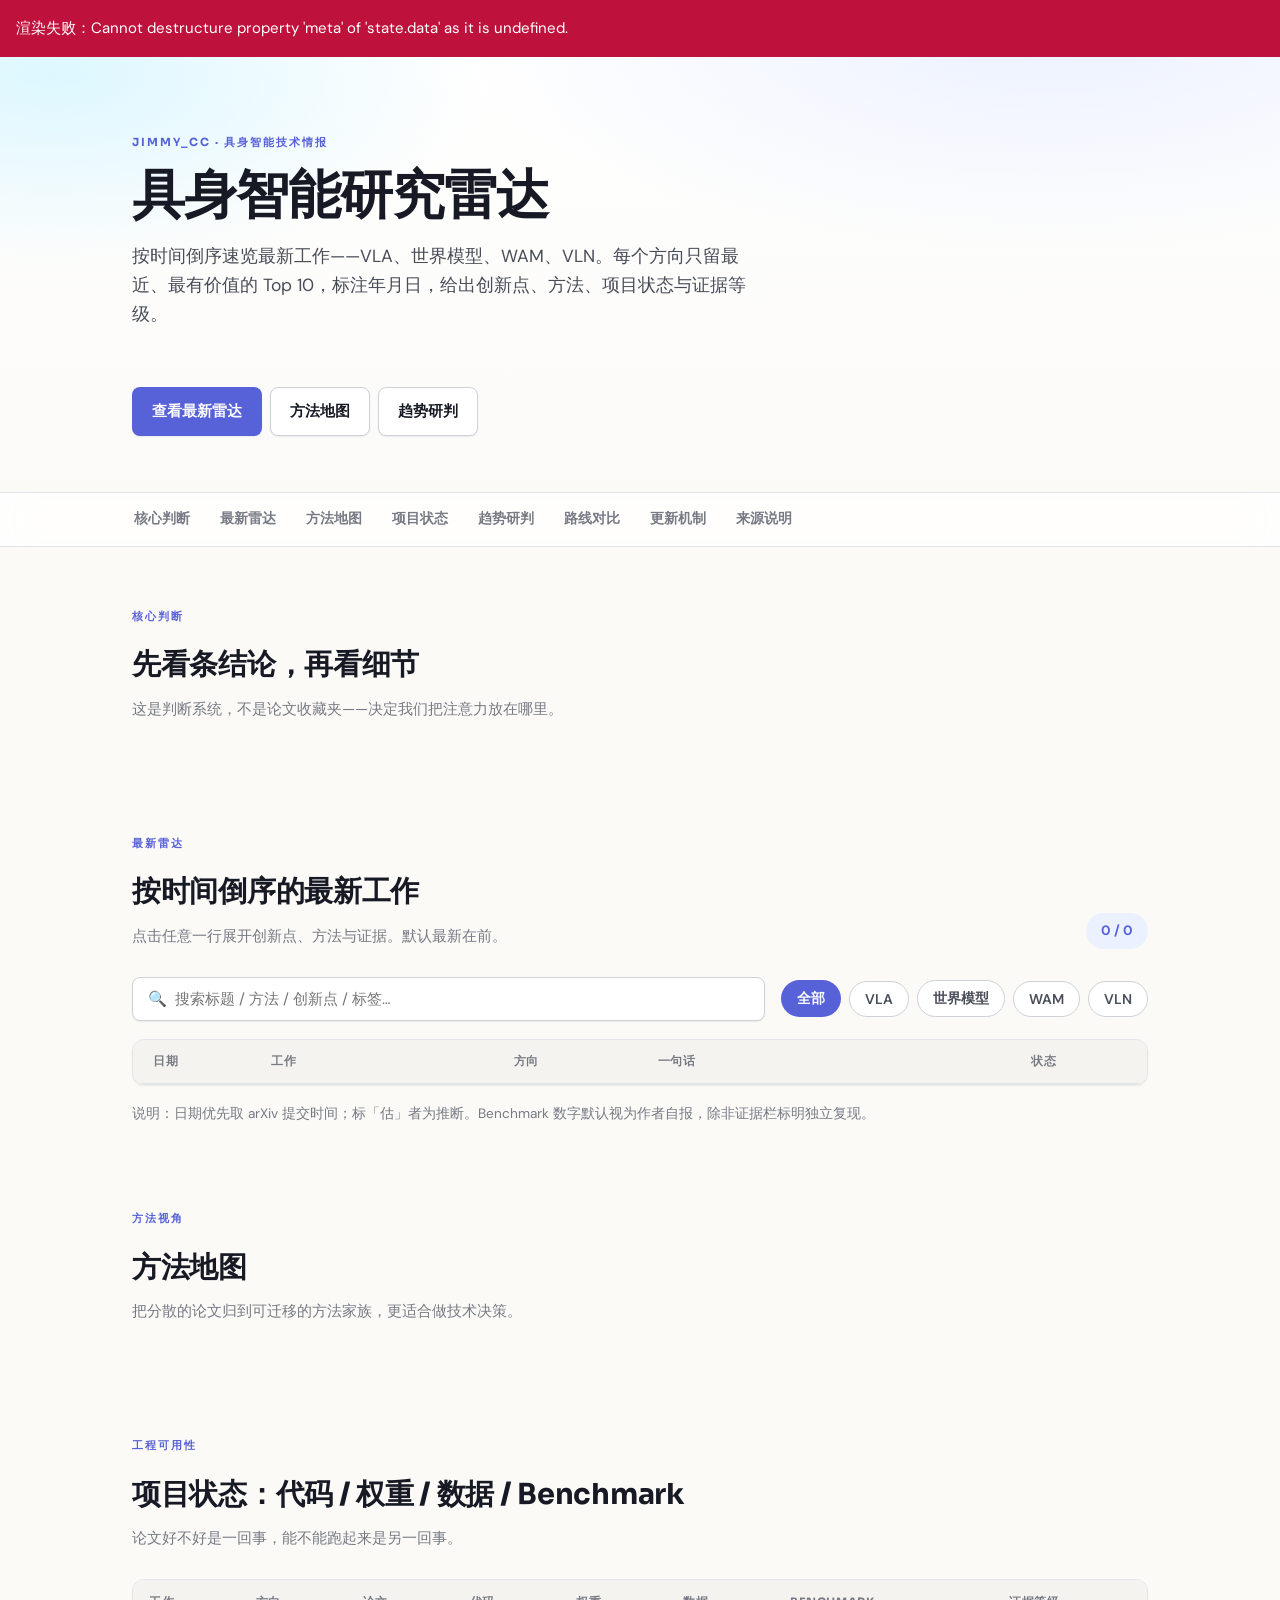
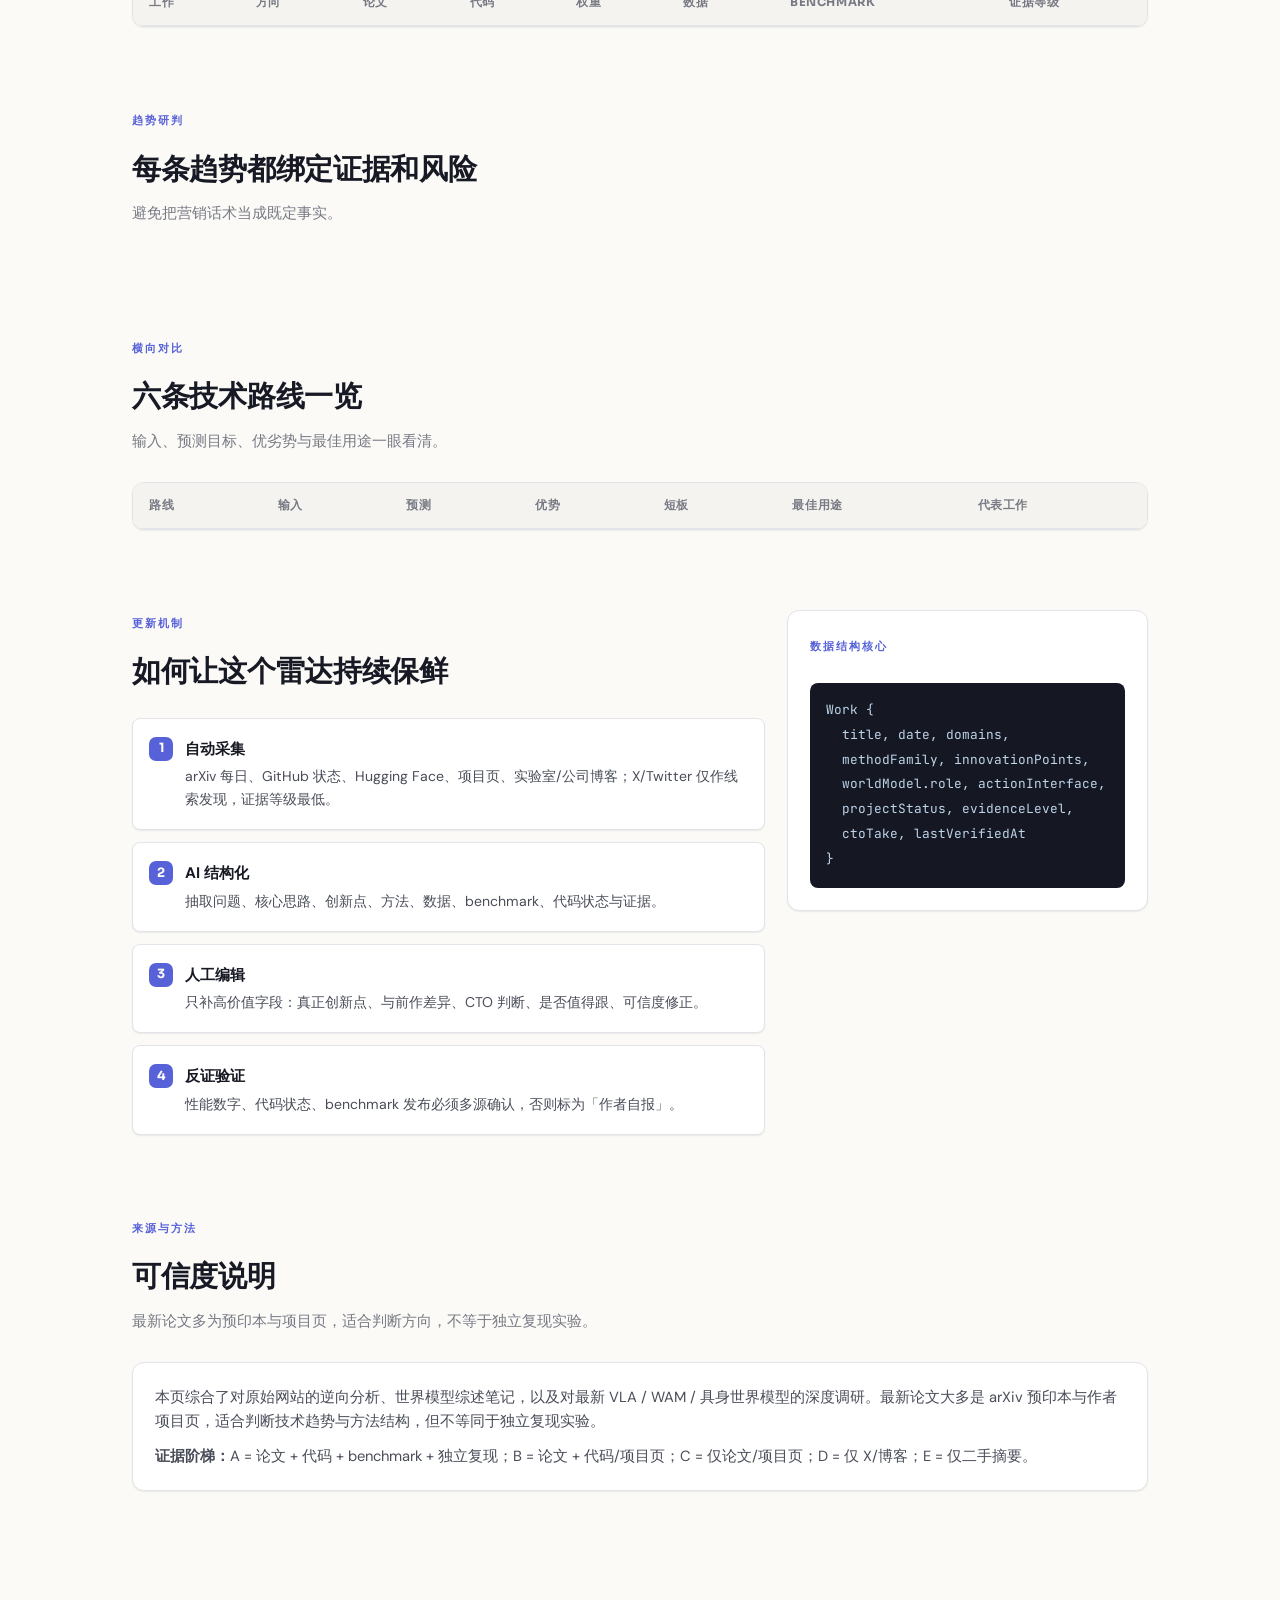
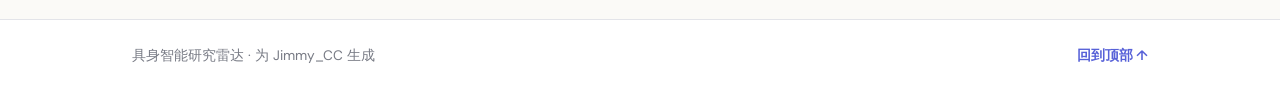
==== index.src.html @ 8cda1603 "deploy 2026-06-30 19:39" ====
<!DOCTYPE html>
<html lang="zh-CN">
<head>
  <meta charset="UTF-8" />
  <meta name="viewport" content="width=device-width, initial-scale=1.0" />
  <title>具身智能研究雷达 · VLA / 世界模型 / WAM / VLN</title>
  <meta name="description" content="按时间倒序速览最新 VLA、世界模型、World Action Model、VLN 工作：创新点、方法、项目状态、证据等级与趋势研判。" />
  <link rel="preconnect" href="https://fonts.googleapis.com" />
  <link rel="preconnect" href="https://fonts.gstatic.com" crossorigin />
  <link href="https://fonts.googleapis.com/css2?family=Sora:wght@500;600;700;800&family=DM+Sans:opsz,wght@9..40,400;9..40,500;9..40,600;9..40,700&family=JetBrains+Mono:wght@400;600&display=swap" rel="stylesheet" />
  <link rel="stylesheet" href="styles.css" />
</head>
<body>
  <header class="hero" id="top">
    <div class="hero-inner">
      <div class="eyebrow">JIMMY_CC · 具身智能技术情报</div>
      <h1>具身智能研究雷达</h1>
      <p class="hero-subtitle">按时间倒序速览最新工作——VLA、世界模型、WAM、VLN。每个方向只留最近、最有价值的 Top 10，标注年月日，给出创新点、方法、项目状态与证据等级。</p>
      <div class="hero-meta" id="hero-meta"></div>
      <div class="hero-actions">
        <a class="button primary" href="#radar">查看最新雷达</a>
        <a class="button" href="#methods">方法地图</a>
        <a class="button" href="#trends">趋势研判</a>
      </div>
    </div>
  </header>

  <nav class="top-nav" aria-label="页面导航">
    <div class="top-nav-inner">
      <a href="#brief">核心判断</a>
      <a href="#radar">最新雷达</a>
      <a href="#methods">方法地图</a>
      <a href="#tracker">项目状态</a>
      <a href="#trends">趋势研判</a>
      <a href="#matrix">路线对比</a>
      <a href="#workflow">更新机制</a>
      <a href="#sources">来源说明</a>
    </div>
  </nav>

  <main class="container">
    <section id="brief" class="section">
      <div class="section-heading">
        <p class="section-kicker">核心判断</p>
        <h2>先看<span id="brief-count"></span>条结论，再看细节</h2>
        <p class="section-lead">这是判断系统，不是论文收藏夹——决定我们把注意力放在哪里。</p>
      </div>
      <div class="brief-grid" id="brief-grid"></div>
    </section>

    <section id="radar" class="section">
      <div class="section-heading with-action">
        <div>
          <p class="section-kicker">最新雷达</p>
          <h2>按时间倒序的最新工作</h2>
          <p class="section-lead">点击任意一行展开创新点、方法与证据。默认最新在前。</p>
        </div>
        <div class="count-pill"><span id="visible-count">0</span> / <span id="total-count">0</span></div>
      </div>
      <div class="toolbar">
        <label class="search-box">
          <input id="search-input" type="search" placeholder="🔍  搜索标题 / 方法 / 创新点 / 标签…" />
        </label>
        <div class="filter-group" aria-label="方向筛选">
          <button class="filter-chip active" data-track="All">全部</button>
          <button class="filter-chip" data-track="VLA">VLA</button>
          <button class="filter-chip" data-track="World Model">世界模型</button>
          <button class="filter-chip" data-track="WAM">WAM</button>
          <button class="filter-chip" data-track="VLN">VLN</button>
        </div>
      </div>
      <div class="radar-table" id="radar-table" role="table" aria-label="最新工作列表">
        <div class="radar-head" role="row">
          <span role="columnheader">日期</span>
          <span role="columnheader">工作</span>
          <span role="columnheader">方向</span>
          <span role="columnheader">一句话</span>
          <span role="columnheader">状态</span>
        </div>
        <div id="radar-rows"></div>
      </div>
      <p class="note">说明：日期优先取 arXiv 提交时间；标「估」者为推断。Benchmark 数字默认视为作者自报，除非证据栏标明独立复现。</p>
    </section>

    <section id="methods" class="section">
      <div class="section-heading">
        <p class="section-kicker">方法视角</p>
        <h2>方法地图</h2>
        <p class="section-lead">把分散的论文归到可迁移的方法家族，更适合做技术决策。</p>
      </div>
      <div class="method-grid" id="method-grid"></div>
    </section>

    <section id="tracker" class="section">
      <div class="section-heading">
        <p class="section-kicker">工程可用性</p>
        <h2>项目状态：代码 / 权重 / 数据 / Benchmark</h2>
        <p class="section-lead">论文好不好是一回事，能不能跑起来是另一回事。</p>
      </div>
      <div class="table-wrap">
        <table class="status-table">
          <thead>
            <tr><th>工作</th><th>方向</th><th>论文</th><th>代码</th><th>权重</th><th>数据</th><th>Benchmark</th><th>证据等级</th></tr>
          </thead>
          <tbody id="tracker-body"></tbody>
        </table>
      </div>
    </section>

    <section id="trends" class="section">
      <div class="section-heading">
        <p class="section-kicker">趋势研判</p>
        <h2>每条趋势都绑定证据和风险</h2>
        <p class="section-lead">避免把营销话术当成既定事实。</p>
      </div>
      <div class="trend-grid" id="trend-grid"></div>
    </section>

    <section id="matrix" class="section">
      <div class="section-heading">
        <p class="section-kicker">横向对比</p>
        <h2>六条技术路线一览</h2>
        <p class="section-lead">输入、预测目标、优劣势与最佳用途一眼看清。</p>
      </div>
      <div class="table-wrap">
        <table class="matrix-table">
          <thead>
            <tr><th>路线</th><th>输入</th><th>预测</th><th>优势</th><th>短板</th><th>最佳用途</th><th>代表工作</th></tr>
          </thead>
          <tbody id="matrix-body"></tbody>
        </table>
      </div>
    </section>

    <section id="workflow" class="section split-section">
      <div>
        <div class="section-heading compact">
          <p class="section-kicker">更新机制</p>
          <h2>如何让这个雷达持续保鲜</h2>
        </div>
        <ol class="workflow-list">
          <li><strong>自动采集</strong><span>arXiv 每日、GitHub 状态、Hugging Face、项目页、实验室/公司博客；X/Twitter 仅作线索发现，证据等级最低。</span></li>
          <li><strong>AI 结构化</strong><span>抽取问题、核心思路、创新点、方法、数据、benchmark、代码状态与证据。</span></li>
          <li><strong>人工编辑</strong><span>只补高价值字段：真正创新点、与前作差异、CTO 判断、是否值得跟、可信度修正。</span></li>
          <li><strong>反证验证</strong><span>性能数字、代码状态、benchmark 发布必须多源确认，否则标为「作者自报」。</span></li>
        </ol>
      </div>
      <aside class="schema-card">
        <p class="section-kicker">数据结构核心</p>
        <pre><code>Work {
  title, date, domains,
  methodFamily, innovationPoints,
  worldModel.role, actionInterface,
  projectStatus, evidenceLevel,
  ctoTake, lastVerifiedAt
}</code></pre>
      </aside>
    </section>

    <section id="sources" class="section sources-section">
      <div class="section-heading">
        <p class="section-kicker">来源与方法</p>
        <h2>可信度说明</h2>
        <p class="section-lead">最新论文多为预印本与项目页，适合判断方向，不等于独立复现实验。</p>
      </div>
      <div class="source-copy">
        <p>本页综合了对原始网站的逆向分析、世界模型综述笔记，以及对最新 VLA / WAM / 具身世界模型的深度调研。最新论文大多是 arXiv 预印本与作者项目页，适合判断技术趋势与方法结构，但不等同于独立复现实验。</p>
        <p><strong>证据阶梯：</strong>A = 论文 + 代码 + benchmark + 独立复现；B = 论文 + 代码/项目页；C = 仅论文/项目页；D = 仅 X/博客；E = 仅二手摘要。</p>
      </div>
      <div class="source-grid" id="source-grid"></div>
    </section>
  </main>

  <footer class="footer">
    <span>具身智能研究雷达 · 为 Jimmy_CC 生成</span>
    <a href="#top">回到顶部 ↑</a>
  </footer>

  <script src="app.js"></script>
</body>
</html>
---- styles.css ----
:root {
  /* OKLCH warm-tinted neutrals — never pure gray/black */
  --bg: oklch(0.985 0.004 95);
  --bg-sunk: oklch(0.965 0.006 95);
  --surface: oklch(1 0 0);
  --ink: oklch(0.22 0.02 270);
  --ink-soft: oklch(0.42 0.02 270);
  --muted: oklch(0.58 0.015 270);
  --line: oklch(0.92 0.006 270);
  --line-strong: oklch(0.86 0.01 270);

  --vla: oklch(0.55 0.18 275);
  --vla-soft: oklch(0.96 0.03 275);
  --wm: oklch(0.55 0.12 220);
  --wm-soft: oklch(0.96 0.03 220);
  --wam: oklch(0.55 0.18 320);
  --wam-soft: oklch(0.96 0.03 320);
  --vln: oklch(0.55 0.13 160);
  --vln-soft: oklch(0.96 0.04 160);
  --amber: oklch(0.62 0.13 70);
  --amber-soft: oklch(0.96 0.04 75);
  --red: oklch(0.58 0.18 22);
  --red-soft: oklch(0.96 0.03 22);
  --green: oklch(0.6 0.14 150);
  --green-soft: oklch(0.95 0.04 150);

  --shadow-sm: 0 1px 2px oklch(0.4 0.02 270 / 0.05), 0 1px 1px oklch(0.4 0.02 270 / 0.04);
  --shadow-md: 0 4px 14px oklch(0.4 0.02 270 / 0.07), 0 1px 4px oklch(0.4 0.02 270 / 0.05);
  --shadow-lg: 0 16px 38px oklch(0.4 0.02 270 / 0.12);

  --r-sm: 8px;
  --r: 12px;
  --r-lg: 18px;
  --max: 1080px;

  --ease: cubic-bezier(0.16, 1, 0.3, 1);
  --t-fast: 140ms var(--ease);
  --t: 220ms var(--ease);
}

* { box-sizing: border-box; }
html { scroll-behavior: smooth; }
body {
  margin: 0;
  color: var(--ink);
  background: var(--bg);
  font-family: "DM Sans", ui-sans-serif, system-ui, "PingFang SC", "Hiragino Sans GB", "Microsoft YaHei", sans-serif;
  font-size: 15px;
  line-height: 1.65;
  -webkit-font-smoothing: antialiased;
  text-rendering: optimizeLegibility;
}
a { color: inherit; }
h1, h2, h3, .eyebrow, .section-kicker { font-family: "Sora", "DM Sans", sans-serif; }
.mono, .work-date, code, .radar-date { font-family: "JetBrains Mono", ui-monospace, SFMono-Regular, Menlo, monospace; }

@media (prefers-reduced-motion: reduce) {
  * { animation: none !important; transition: none !important; }
  html { scroll-behavior: auto; }
}

/* ---------- Hero ---------- */
.hero {
  position: relative;
  overflow: hidden;
  background:
    radial-gradient(820px 320px at 82% -8%, var(--vla-soft), transparent 72%),
    radial-gradient(620px 280px at 4% 4%, var(--wm-soft), transparent 70%),
    linear-gradient(180deg, var(--surface), var(--bg));
  border-bottom: 1px solid var(--line);
}
.hero-inner { max-width: var(--max); margin: 0 auto; padding: 72px 32px 56px; }
.eyebrow, .section-kicker {
  display: inline-block;
  color: var(--vla);
  text-transform: uppercase;
  letter-spacing: 0.18em;
  font-size: 0.7rem;
  font-weight: 700;
  margin: 0 0 16px;
}
h1 {
  margin: 0;
  font-size: clamp(2.1rem, 4.6vw, 3.3rem);
  line-height: 1.08;
  font-weight: 800;
  letter-spacing: -0.02em;
  color: var(--ink);
}
.hero-subtitle { max-width: 620px; margin: 18px 0 0; color: var(--ink-soft); font-size: clamp(0.98rem, 1.4vw, 1.1rem); }
.hero-meta, .hero-actions, .filter-group { display: flex; gap: 8px; flex-wrap: wrap; align-items: center; }
.hero-meta { margin-top: 28px; }
.meta-chip {
  display: inline-flex; align-items: center; gap: 6px;
  background: var(--surface); border: 1px solid var(--line);
  color: var(--ink-soft); border-radius: 999px;
  padding: 6px 13px; font-size: 0.8rem; font-weight: 500;
  box-shadow: var(--shadow-sm);
}
.hero-actions { margin-top: 30px; }
.button {
  display: inline-flex; align-items: center; justify-content: center;
  text-decoration: none; border: 1px solid var(--line-strong);
  color: var(--ink); background: var(--surface);
  border-radius: var(--r-sm); padding: 11px 19px;
  font-size: 0.92rem; font-weight: 600;
  transition: transform var(--t-fast), box-shadow var(--t-fast), border-color var(--t-fast);
  box-shadow: var(--shadow-sm);
}
.button:hover { transform: translateY(-1px); box-shadow: var(--shadow-md); }
.button:focus-visible { outline: 2px solid var(--vla); outline-offset: 2px; }
.button.primary { background: var(--vla); color: oklch(0.99 0 0); border-color: transparent; }
.button.primary:hover { box-shadow: 0 10px 24px var(--vla-soft); }

/* ---------- Sticky nav ---------- */
.top-nav {
  position: sticky; top: 0; z-index: 50;
  background: oklch(1 0 0 / 0.82);
  backdrop-filter: saturate(180%) blur(14px);
  border-bottom: 1px solid var(--line);
}
.top-nav-inner {
  max-width: var(--max); margin: 0 auto;
  display: flex; gap: 2px; overflow-x: auto; padding: 0 20px;
}
.top-nav a {
  flex: 0 0 auto; color: var(--muted); text-decoration: none;
  font-size: 0.88rem; font-weight: 600; padding: 14px 14px;
  border-bottom: 2px solid transparent; transition: color var(--t-fast), border-color var(--t-fast);
}
.top-nav a:hover { color: var(--vla); border-color: var(--vla); }

/* ---------- Layout ---------- */
.container { max-width: var(--max); margin: 0 auto; padding: 56px 32px 32px; }
.section { margin: 0 0 80px; scroll-margin-top: 64px; }
.section-heading { margin-bottom: 28px; }
.section-heading.with-action { display: flex; align-items: flex-end; justify-content: space-between; gap: 20px; }
.section h2 { margin: 0; font-size: clamp(1.35rem, 2.4vw, 1.8rem); font-weight: 700; letter-spacing: -0.01em; color: var(--ink); }
.section-lead { margin: 8px 0 0; color: var(--muted); font-size: 0.95rem; max-width: 600px; }
.count-pill { flex: 0 0 auto; background: var(--vla-soft); color: var(--vla); border-radius: 999px; padding: 7px 15px; font-weight: 700; font-size: 0.85rem; white-space: nowrap; }

/* ---------- Brief cards ---------- */
.brief-grid { display: grid; grid-template-columns: repeat(3, minmax(0, 1fr)); gap: 16px; }
.brief-card {
  background: var(--surface); border: 1px solid var(--line);
  border-radius: var(--r); padding: 22px;
  box-shadow: var(--shadow-sm); transition: transform var(--t-fast), box-shadow var(--t-fast);
}
.brief-card:hover { transform: translateY(-2px); box-shadow: var(--shadow-md); }
.brief-icon { width: 40px; height: 40px; display: grid; place-items: center; border-radius: 10px; font-size: 1.3rem; background: var(--vla-soft); margin-bottom: 14px; }
.brief-card h3 { margin: 0 0 8px; font-size: 1.02rem; font-weight: 700; color: var(--ink); line-height: 1.35; }
.brief-card p { margin: 0; color: var(--ink-soft); font-size: 0.9rem; }
.cto-take, .risk-box {
  margin-top: 14px; color: var(--ink-soft); background: var(--bg-sunk);
  border-radius: var(--r-sm); padding: 10px 13px; font-size: 0.85rem;
  border-left: 3px solid var(--vla);
}
.cto-take strong { color: var(--vla); }
.risk-box { border-left-color: var(--amber); background: var(--amber-soft); }
.risk-box strong { color: var(--amber); }

/* ---------- Toolbar ---------- */
.toolbar { display: flex; align-items: center; justify-content: space-between; gap: 16px; margin-bottom: 18px; flex-wrap: wrap; }
.search-box { flex: 1 1 300px; min-width: 240px; }
.search-box input {
  width: 100%; border: 1px solid var(--line-strong); border-radius: var(--r-sm);
  background: var(--surface); color: var(--ink); padding: 11px 15px; outline: none;
  font-size: 0.95rem; font-family: inherit; box-shadow: var(--shadow-sm);
  transition: border-color var(--t-fast), box-shadow var(--t-fast);
}
.search-box input:focus { border-color: var(--vla); box-shadow: 0 0 0 3px var(--vla-soft); }
.filter-chip {
  cursor: pointer; border: 1px solid var(--line-strong); color: var(--ink-soft);
  background: var(--surface); border-radius: 999px; padding: 8px 15px;
  font-weight: 600; font-size: 0.88rem; font-family: inherit; transition: all var(--t-fast);
}
.filter-chip:hover { border-color: var(--vla); color: var(--vla); }
.filter-chip.active { color: oklch(0.99 0 0); border-color: transparent; background: var(--vla); }
.filter-chip:focus-visible { outline: 2px solid var(--vla); outline-offset: 2px; }

/* ---------- Radar table (compact, dated, expandable) ---------- */
.radar-table {
  border: 1px solid var(--line); border-radius: var(--r);
  background: var(--surface); box-shadow: var(--shadow-sm); overflow: hidden;
}
.radar-head, .radar-row {
  display: grid;
  grid-template-columns: 104px 1.4fr 130px 2.2fr 96px;
  align-items: center; gap: 14px;
}
.radar-head {
  padding: 12px 20px; background: var(--bg-sunk);
  border-bottom: 1px solid var(--line);
  font-size: 0.72rem; font-weight: 700; letter-spacing: 0.05em;
  text-transform: uppercase; color: var(--muted);
}
.radar-row {
  padding: 14px 20px; border-bottom: 1px solid var(--line);
  cursor: pointer; transition: background var(--t-fast);
  font-size: 0.9rem;
}
.radar-row:last-of-type { border-bottom: 0; }
.radar-row:hover { background: var(--bg-sunk); }
.radar-row[aria-expanded="true"] { background: var(--vla-soft); }
.radar-date { font-size: 0.8rem; color: var(--ink-soft); white-space: nowrap; }
.radar-date .est { color: var(--amber); font-size: 0.72rem; }
.radar-title { font-weight: 700; color: var(--ink); display: flex; align-items: center; gap: 8px; }
.radar-title .chev { color: var(--muted); font-size: 0.7rem; transition: transform var(--t-fast); }
.radar-row[aria-expanded="true"] .chev { transform: rotate(90deg); }
.radar-oneliner { color: var(--ink-soft); overflow: hidden; text-overflow: ellipsis; display: -webkit-box; -webkit-line-clamp: 2; -webkit-box-orient: vertical; font-size: 0.86rem; }
.radar-track-cell { display: flex; flex-wrap: wrap; gap: 5px; }
.radar-status-cell { display: flex; justify-content: flex-end; }
.radar-detail {
  grid-column: 1 / -1; padding: 0; max-height: 0; overflow: hidden;
  transition: max-height var(--t);
}
.radar-detail-inner { padding: 4px 20px 22px 120px; display: grid; gap: 16px; }
.radar-row[aria-expanded="true"] + .radar-detail { max-height: 720px; }
.detail-block .label { color: var(--muted); font-size: 0.7rem; text-transform: uppercase; letter-spacing: 0.08em; font-weight: 700; margin-bottom: 6px; }
.detail-block .innovation-list { margin: 0; padding-left: 18px; color: var(--ink-soft); font-size: 0.88rem; }
.detail-block .innovation-list li { margin-bottom: 3px; }
.detail-block .method-copy { margin: 0; color: var(--ink-soft); font-size: 0.88rem; }
.detail-links { display: flex; flex-wrap: wrap; gap: 14px; }
.detail-links a { color: var(--vla); font-size: 0.82rem; text-decoration: none; font-weight: 600; }
.detail-links a:hover { text-decoration: underline; }
.empty-row { padding: 28px 20px; text-align: center; color: var(--muted); font-size: 0.92rem; }

/* ---------- Tags & pills ---------- */
.tag { display: inline-flex; align-items: center; border-radius: 6px; padding: 2px 8px; font-size: 0.72rem; font-weight: 600; }
.tag.vla { color: var(--vla); background: var(--vla-soft); }
.tag.world-model { color: var(--wm); background: var(--wm-soft); }
.tag.wam { color: var(--wam); background: var(--wam-soft); }
.tag.vln { color: var(--vln); background: var(--vln-soft); }
.tag.status { color: var(--amber); background: var(--amber-soft); }
.status-pill { display: inline-flex; border-radius: 6px; padding: 3px 9px; font-size: 0.72rem; font-weight: 600; }
.status-good { color: var(--green); background: var(--green-soft); }
.status-warn { color: var(--amber); background: var(--amber-soft); }
.status-bad { color: var(--red); background: var(--red-soft); }
.status-neutral { color: var(--muted); background: var(--bg-sunk); }
.note { color: var(--muted); font-size: 0.85rem; margin: 18px 0 0; }

/* ---------- Method cards ---------- */
.method-grid { display: grid; grid-template-columns: repeat(3, minmax(0, 1fr)); gap: 16px; }
.method-card { background: var(--surface); border: 1px solid var(--line); border-radius: var(--r); padding: 22px; border-top: 3px solid var(--vla); box-shadow: var(--shadow-sm); }
.method-card[data-track="World Model"] { border-top-color: var(--wm); }
.method-card[data-track="WAM"] { border-top-color: var(--wam); }
.method-card[data-track="VLN"] { border-top-color: var(--vln); }
.method-card h3 { margin: 6px 0 8px; font-size: 1.02rem; font-weight: 700; color: var(--ink); }
.method-card p { margin: 0; color: var(--ink-soft); font-size: 0.9rem; }
.examples { margin-top: 12px; color: var(--muted); font-size: 0.83rem; }

/* ---------- Tables ---------- */
.table-wrap { overflow-x: auto; border: 1px solid var(--line); border-radius: var(--r); background: var(--surface); box-shadow: var(--shadow-sm); }
table { width: 100%; border-collapse: collapse; min-width: 820px; }
th { text-align: left; color: var(--muted); font-size: 0.72rem; letter-spacing: 0.05em; text-transform: uppercase; background: var(--bg-sunk); padding: 13px 16px; border-bottom: 1px solid var(--line); font-weight: 700; font-family: "Sora", sans-serif; }
td { padding: 14px 16px; border-bottom: 1px solid var(--line); color: var(--ink-soft); font-size: 0.88rem; vertical-align: top; }
tbody tr:last-child td { border-bottom: 0; }
tbody tr:hover td { background: var(--bg-sunk); }
.work-name { color: var(--ink); font-weight: 700; }

/* ---------- Trends ---------- */
.trend-grid { display: grid; grid-template-columns: repeat(2, minmax(0, 1fr)); gap: 16px; }
.trend-card { background: var(--surface); border: 1px solid var(--line); border-radius: var(--r); padding: 24px; box-shadow: var(--shadow-sm); }
.trend-card h3 { margin: 12px 0 8px; font-size: 1.08rem; font-weight: 700; color: var(--ink); }
.trend-card p { margin: 0; color: var(--ink-soft); font-size: 0.9rem; }
.trend-meta { display: flex; gap: 8px; flex-wrap: wrap; }
.evidence-line { margin-top: 14px; color: var(--ink-soft); font-size: 0.85rem; }
.evidence-line strong { color: var(--ink); }

/* ---------- Workflow ---------- */
.split-section { display: grid; grid-template-columns: 1.4fr 0.8fr; gap: 22px; align-items: start; }
.section-heading.compact { margin-bottom: 22px; }
.workflow-list { display: grid; gap: 12px; margin: 0; padding: 0; list-style: none; counter-reset: step; }
.workflow-list li { display: grid; gap: 3px; padding: 18px 18px 18px 52px; position: relative; border: 1px solid var(--line); border-radius: var(--r-sm); background: var(--surface); box-shadow: var(--shadow-sm); }
.workflow-list li::before { counter-increment: step; content: counter(step); position: absolute; left: 16px; top: 18px; width: 24px; height: 24px; display: grid; place-items: center; border-radius: 7px; background: var(--vla); color: oklch(0.99 0 0); font-weight: 700; font-size: 0.8rem; font-family: "Sora", sans-serif; }
.workflow-list strong { color: var(--ink); font-size: 0.96rem; }
.workflow-list span { color: var(--ink-soft); font-size: 0.88rem; }
.schema-card { background: var(--surface); border: 1px solid var(--line); border-radius: var(--r); padding: 22px; box-shadow: var(--shadow-sm); }
.schema-card pre { margin: 12px 0 0; overflow-x: auto; background: oklch(0.21 0.02 270); border-radius: var(--r-sm); padding: 16px; }
.schema-card code { font-size: 0.8rem; color: oklch(0.86 0.04 250); line-height: 1.75; }

/* ---------- Sources ---------- */
.source-copy { padding: 22px; border: 1px solid var(--line); border-radius: var(--r); background: var(--surface); box-shadow: var(--shadow-sm); margin-bottom: 16px; }
.source-copy p { margin: 0; color: var(--ink-soft); font-size: 0.92rem; }
.source-copy p + p { margin-top: 10px; }
.source-grid { display: grid; grid-template-columns: repeat(2, minmax(0, 1fr)); gap: 10px; }
.source-card { display: block; text-decoration: none; color: var(--muted); font-size: 0.82rem; padding: 13px 16px; border: 1px solid var(--line); border-radius: var(--r-sm); background: var(--surface); word-break: break-word; font-family: "JetBrains Mono", monospace; transition: border-color var(--t-fast), color var(--t-fast); }
.source-card:hover { color: var(--vla); border-color: var(--vla); }

/* ---------- Footer ---------- */
.footer { border-top: 1px solid var(--line); background: var(--surface); color: var(--muted); display: flex; justify-content: space-between; gap: 16px; padding: 24px max(32px, calc((100vw - var(--max)) / 2 + 32px)); font-size: 0.86rem; }
.footer a { color: var(--vla); text-decoration: none; font-weight: 600; }

/* ---------- Responsive ---------- */
@media (max-width: 940px) {
  .brief-grid, .method-grid { grid-template-columns: repeat(2, minmax(0, 1fr)); }
  .radar-head, .radar-row { grid-template-columns: 88px 1.3fr 1.8fr 84px; }
  .radar-head span:nth-child(3), .radar-row .radar-track-cell { display: none; }
  .radar-detail-inner { padding-left: 20px; }
}
@media (max-width: 680px) {
  .hero-inner { padding: 52px 20px 40px; }
  .container { padding: 40px 20px 28px; }
  .section { margin-bottom: 60px; }
  .brief-grid, .method-grid, .trend-grid, .source-grid, .split-section { grid-template-columns: 1fr; }
  .toolbar { flex-direction: column; align-items: stretch; }
  .section-heading.with-action { flex-direction: column; align-items: flex-start; }
  .radar-head { display: none; }
  .radar-row { grid-template-columns: 1fr; gap: 6px; padding: 14px 16px; }
  .radar-oneliner { -webkit-line-clamp: 3; }
  .radar-status-cell { justify-content: flex-start; }
  .footer { flex-direction: column; }
}
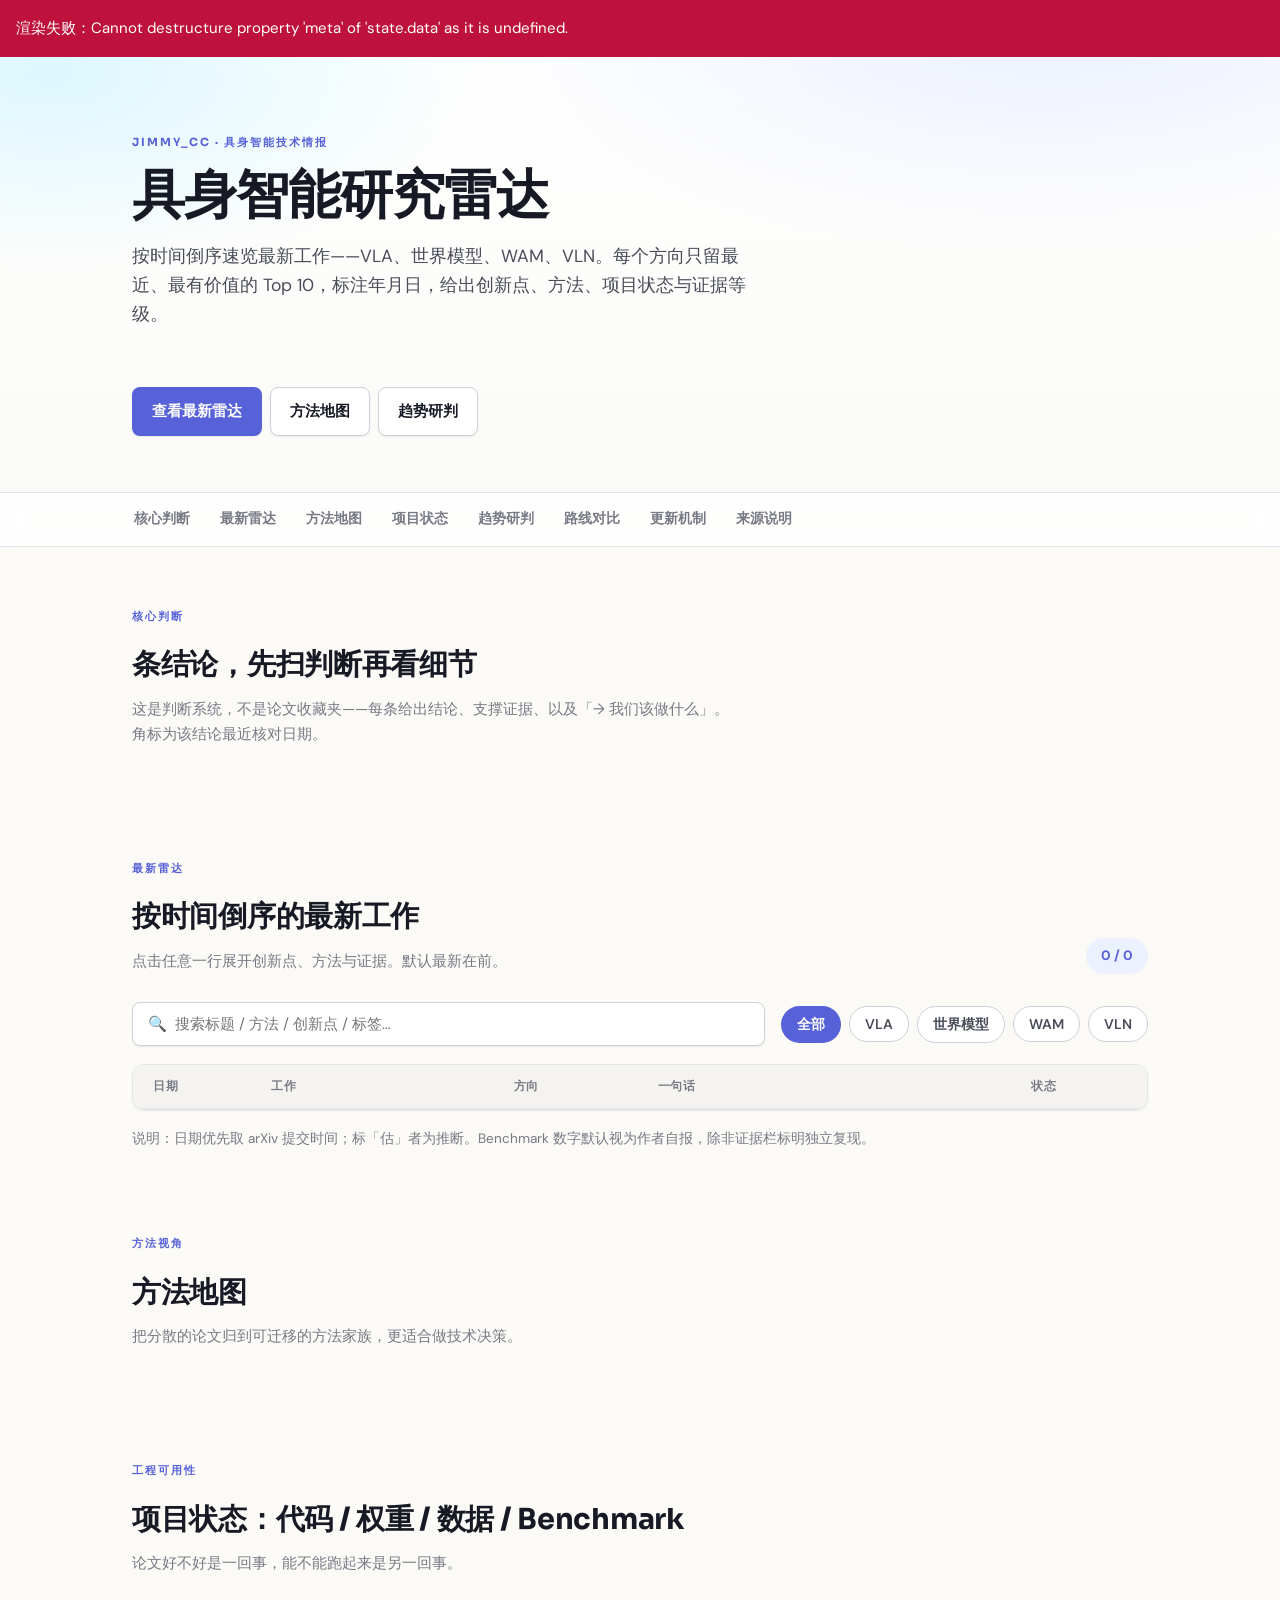
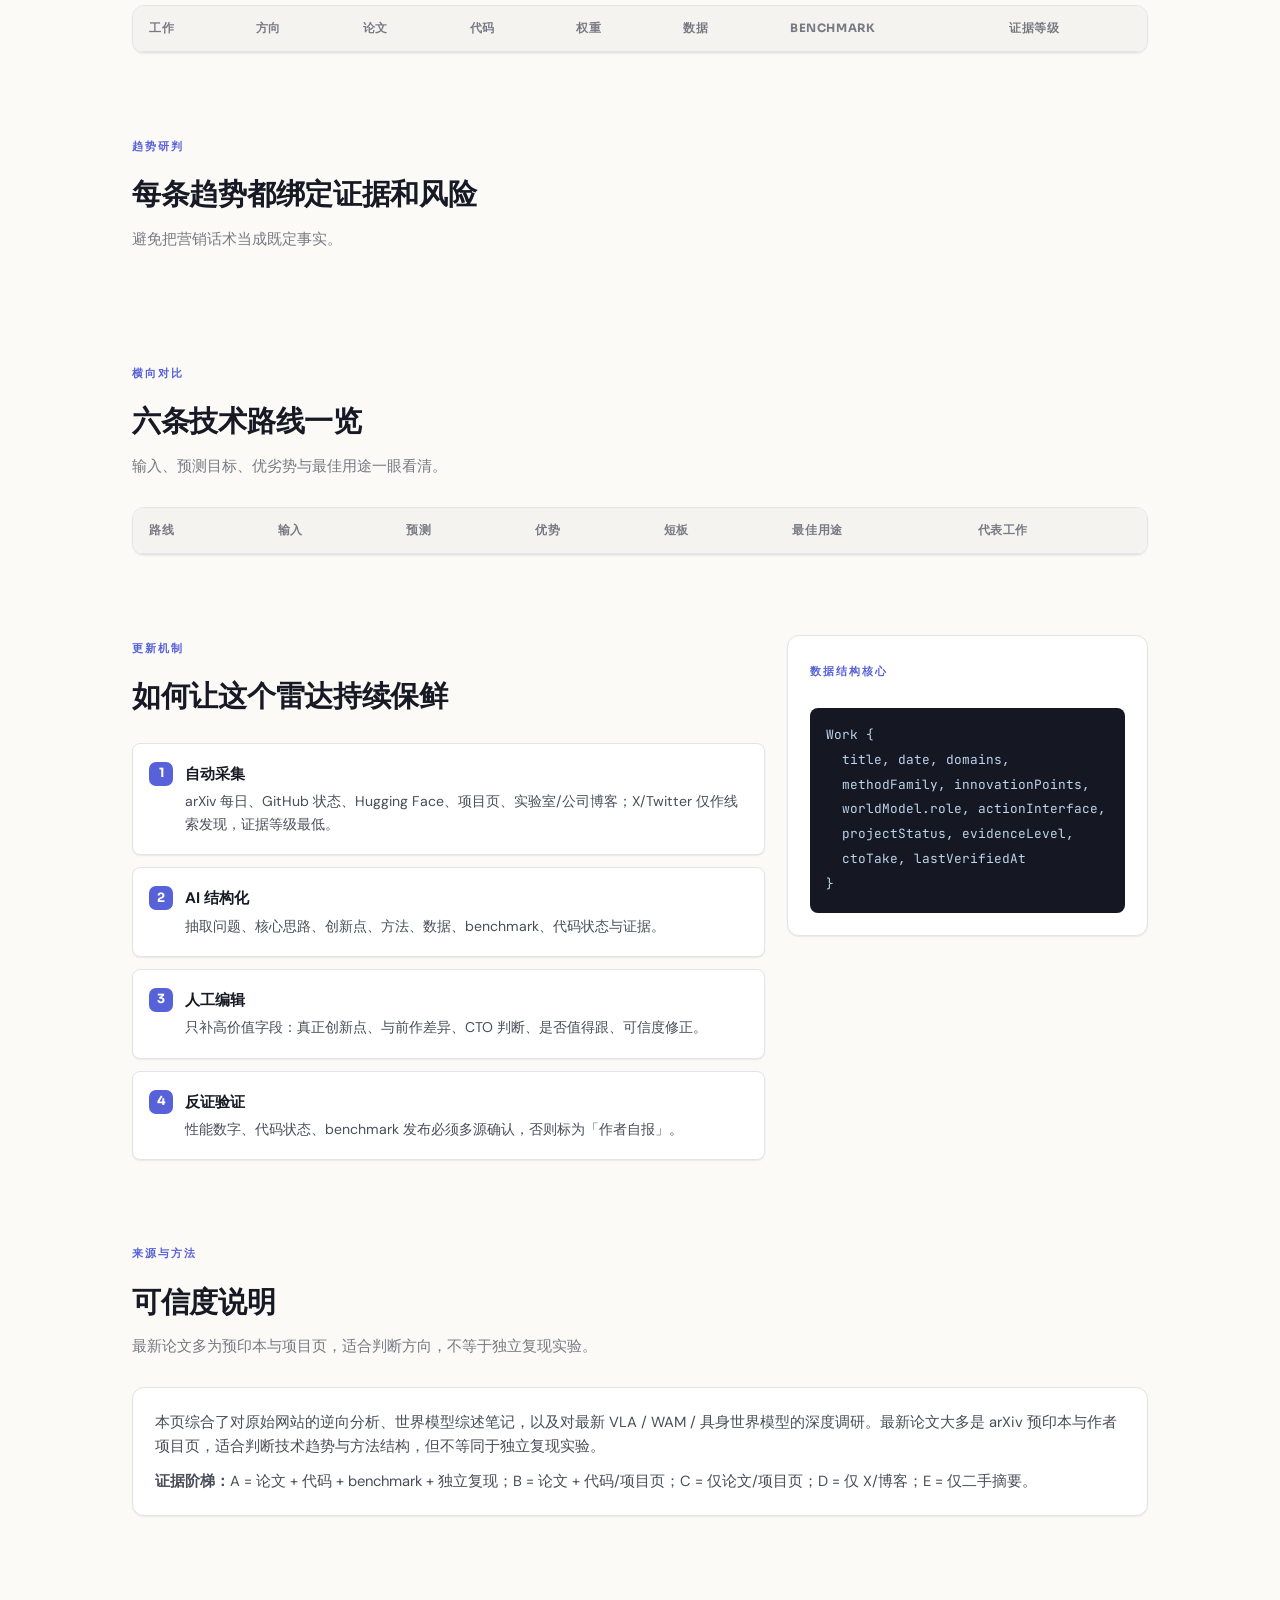
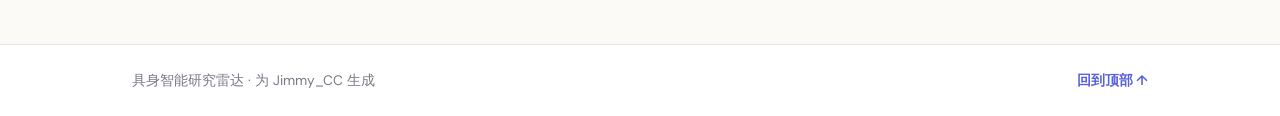
==== commit b0a9128a: "redesign 核心判断: judgment-ledger layout + brief.since field" ====
--- a/index.src.html
+++ b/index.src.html
@@ -42,8 +42,8 @@
     <section id="brief" class="section">
       <div class="section-heading">
         <p class="section-kicker">核心判断</p>
-        <h2>先看<span id="brief-count"></span>条结论，再看细节</h2>
-        <p class="section-lead">这是判断系统，不是论文收藏夹——决定我们把注意力放在哪里。</p>
+        <h2><span id="brief-count"></span> 条结论，先扫判断再看细节</h2>
+        <p class="section-lead">这是判断系统，不是论文收藏夹——每条给出结论、支撑证据、以及「→ 我们该做什么」。角标为该结论最近核对日期。</p>
       </div>
       <div class="brief-grid" id="brief-grid"></div>
     </section>
--- a/styles.css
+++ b/styles.css
@@ -140,16 +140,33 @@
 .count-pill { flex: 0 0 auto; background: var(--vla-soft); color: var(--vla); border-radius: 999px; padding: 7px 15px; font-weight: 700; font-size: 0.85rem; white-space: nowrap; }
 
 /* ---------- Brief cards ---------- */
-.brief-grid { display: grid; grid-template-columns: repeat(3, minmax(0, 1fr)); gap: 16px; }
+.brief-grid { display: grid; grid-template-columns: repeat(2, minmax(0, 1fr)); gap: 14px; }
 .brief-card {
+  position: relative; display: flex; flex-direction: column;
   background: var(--surface); border: 1px solid var(--line);
-  border-radius: var(--r); padding: 22px;
-  box-shadow: var(--shadow-sm); transition: transform var(--t-fast), box-shadow var(--t-fast);
-}
-.brief-card:hover { transform: translateY(-2px); box-shadow: var(--shadow-md); }
-.brief-icon { width: 40px; height: 40px; display: grid; place-items: center; border-radius: 10px; font-size: 1.3rem; background: var(--vla-soft); margin-bottom: 14px; }
-.brief-card h3 { margin: 0 0 8px; font-size: 1.02rem; font-weight: 700; color: var(--ink); line-height: 1.35; }
-.brief-card p { margin: 0; color: var(--ink-soft); font-size: 0.9rem; }
+  border-radius: var(--r); padding: 18px 20px 16px;
+  box-shadow: var(--shadow-sm); transition: transform var(--t-fast), box-shadow var(--t-fast), border-color var(--t-fast);
+  overflow: hidden;
+}
+.brief-card::before {
+  content: ""; position: absolute; left: 0; top: 0; bottom: 0; width: 3px; background: var(--accent);
+}
+.brief-card:hover { transform: translateY(-2px); box-shadow: var(--shadow-md); border-color: var(--accent); }
+.brief-top { display: flex; align-items: center; gap: 8px; margin-bottom: 10px; }
+.brief-idx { font-family: "JetBrains Mono", ui-monospace, SFMono-Regular, Menlo, monospace; font-size: 0.72rem; font-weight: 700; color: var(--accent); letter-spacing: 0.02em; }
+.brief-icon { font-size: 1rem; line-height: 1; }
+.brief-since { margin-left: auto; font-size: 0.68rem; color: var(--muted); background: var(--bg-sunk); padding: 2px 7px; border-radius: 20px; white-space: nowrap; }
+.brief-claim { margin: 0 0 8px; font-size: 1.06rem; font-weight: 750; color: var(--ink); line-height: 1.32; letter-spacing: -0.01em; }
+.brief-evidence {
+  margin: 0 0 12px; color: var(--muted); font-size: 0.82rem; line-height: 1.5;
+  display: -webkit-box; -webkit-line-clamp: 3; -webkit-box-orient: vertical; overflow: hidden;
+}
+.brief-action {
+  margin-top: auto; display: flex; gap: 7px; align-items: baseline;
+  color: var(--ink); font-size: 0.88rem; font-weight: 600; line-height: 1.4;
+  background: var(--accent-soft); border-radius: var(--r-sm); padding: 10px 12px;
+}
+.brief-arrow { color: var(--accent); font-weight: 800; flex-shrink: 0; }
 .cto-take, .risk-box {
   margin-top: 14px; color: var(--ink-soft); background: var(--bg-sunk);
   border-radius: var(--r-sm); padding: 10px 13px; font-size: 0.85rem;
